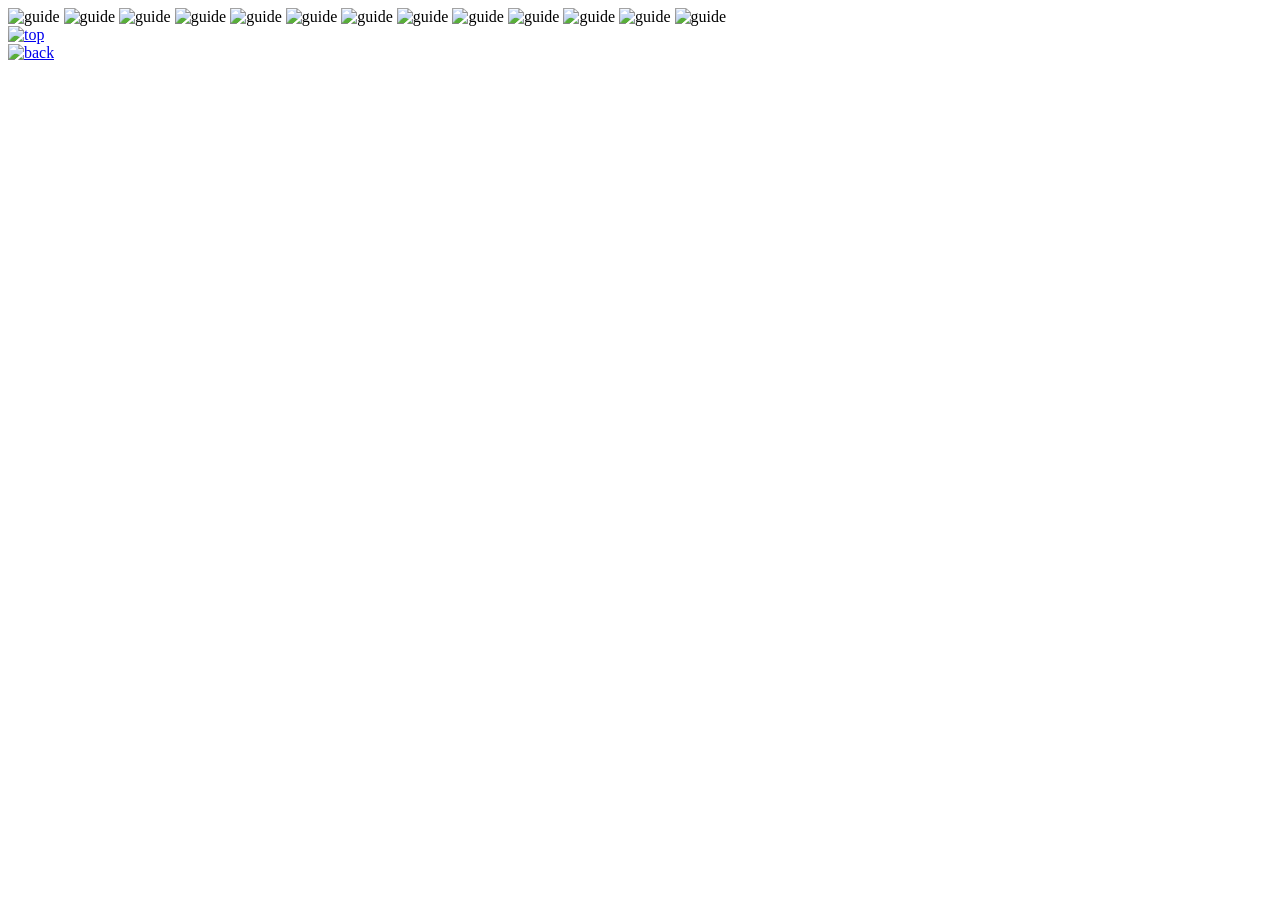
==== guide/brandingplanning.html @ ec2010ba "Add files via upload" ====
<!doctype html>
<html lang="ko">
	<head>
		<meta charset="utf-8">
		<meta http-equiv="X-UA-Compatible" content="IE=edge">
		<meta name="viewport" content="width=1320px">
		<title>mockup</title>
		<link href="css/style.css" rel="stylesheet" type="text/css"> 
    
		
	</head>
  <body>
    <div>
     <img src="./images/brandplanning1.png" alt="guide">
     <img src="./images/brandplanning2.png" alt="guide">
     <img src="./images/brandplanning3.png" alt="guide">
     <img src="./images/brandplanning4.png" alt="guide">
     <img src="./images/brandplanning5.png" alt="guide">
     <img src="./images/brandplanning6.png" alt="guide">
     <img src="./images/brandplanning7.png" alt="guide">
     <img src="./images/brandplanning8.png" alt="guide">
     <img src="./images/brandplanning8-1.png" alt="guide">
     <img src="./images/brandplanning10.png" alt="guide">
     <img src="./images/brandplanning11.png" alt="guide">
     <img src="./images/brandplanning12.png" alt="guide">
     <img src="./images/brandplanning13.png" alt="guide">
    </div>
	<div class="top fixed">
		<a href="#"><img src="images/top.png" alt="top"></a>
	</div>
	<div class="fixed2">
		<a href="../index.html#projects" onclick="window.close()"><img src="images/back.png" alt="back"></a>
	</div>	
	<script type="text/javascript" src="http://ajax.googleapis.com/ajax/libs/jquery/1.4.3/jquery.min.js"></script>
	<script src="js/jquery-1.12.3.js"></script>
	<script src="js/sub_script.js"></script>
  </body>
</html>
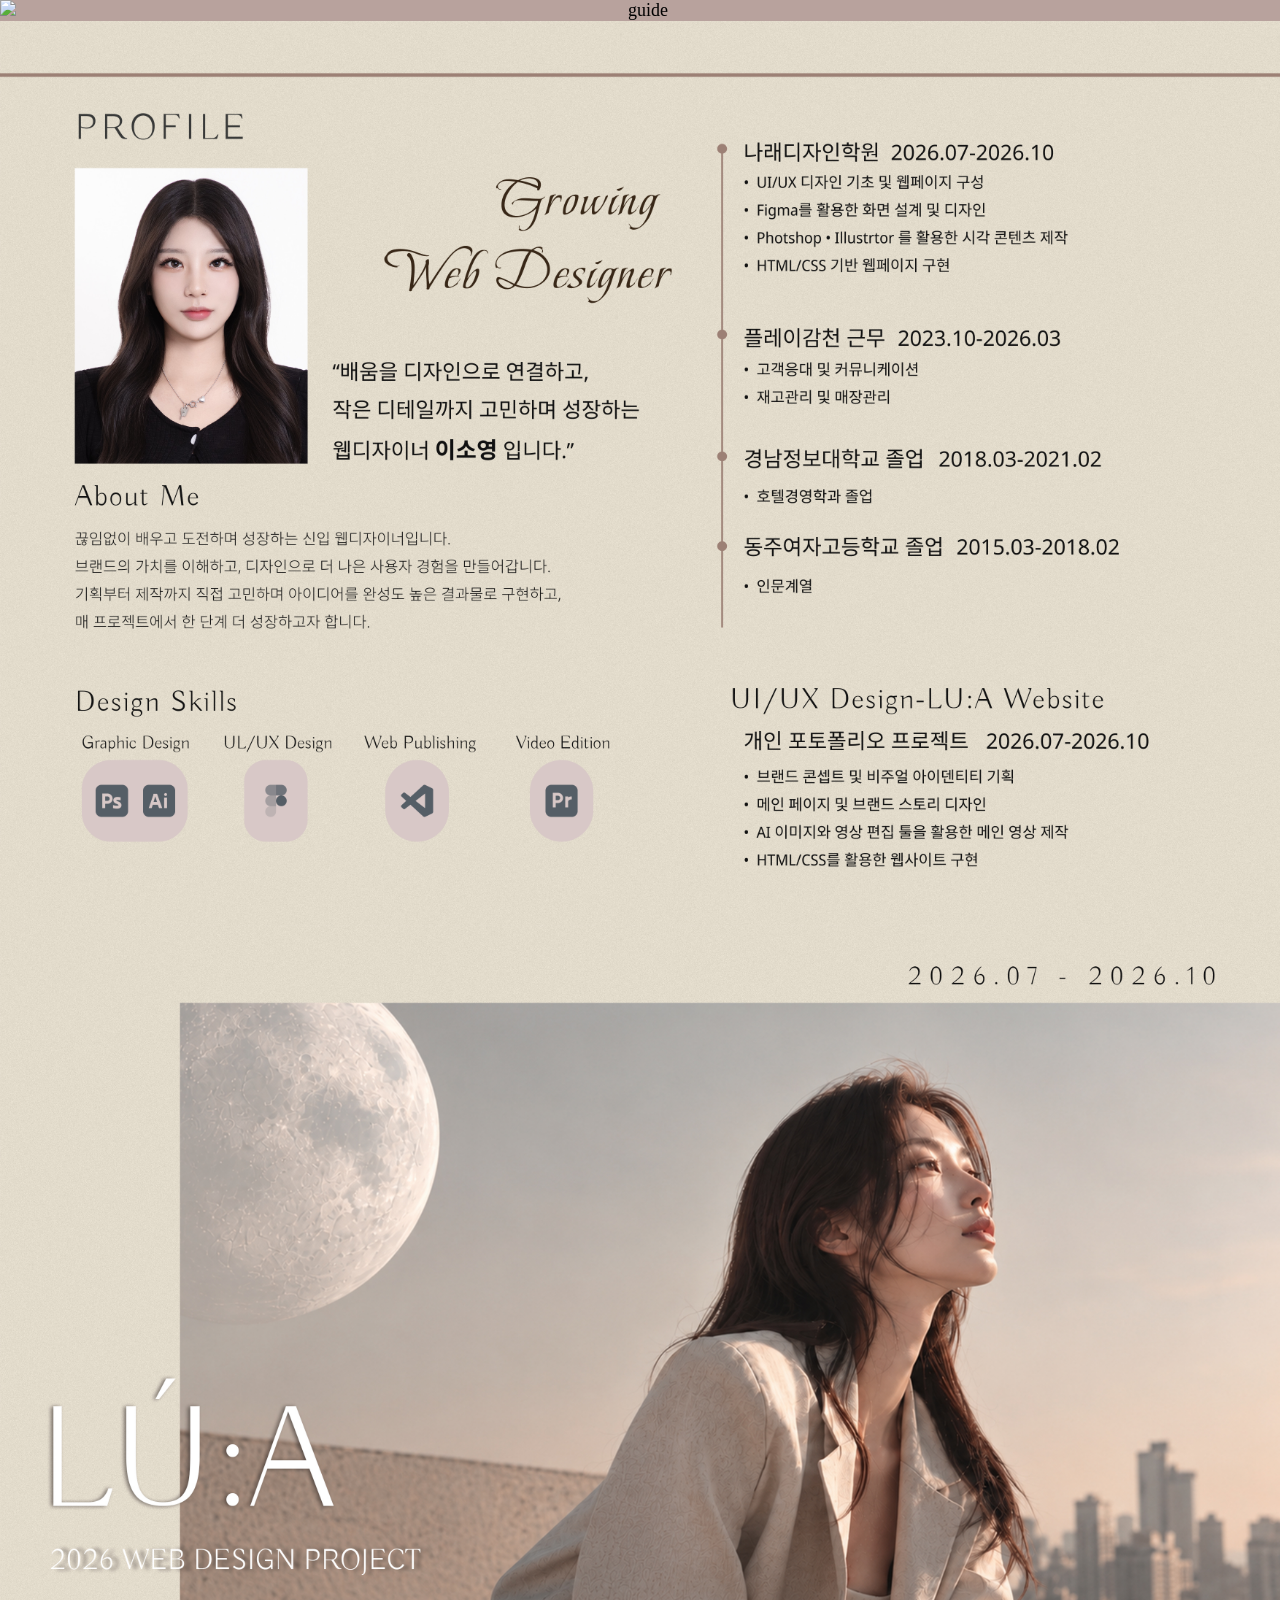
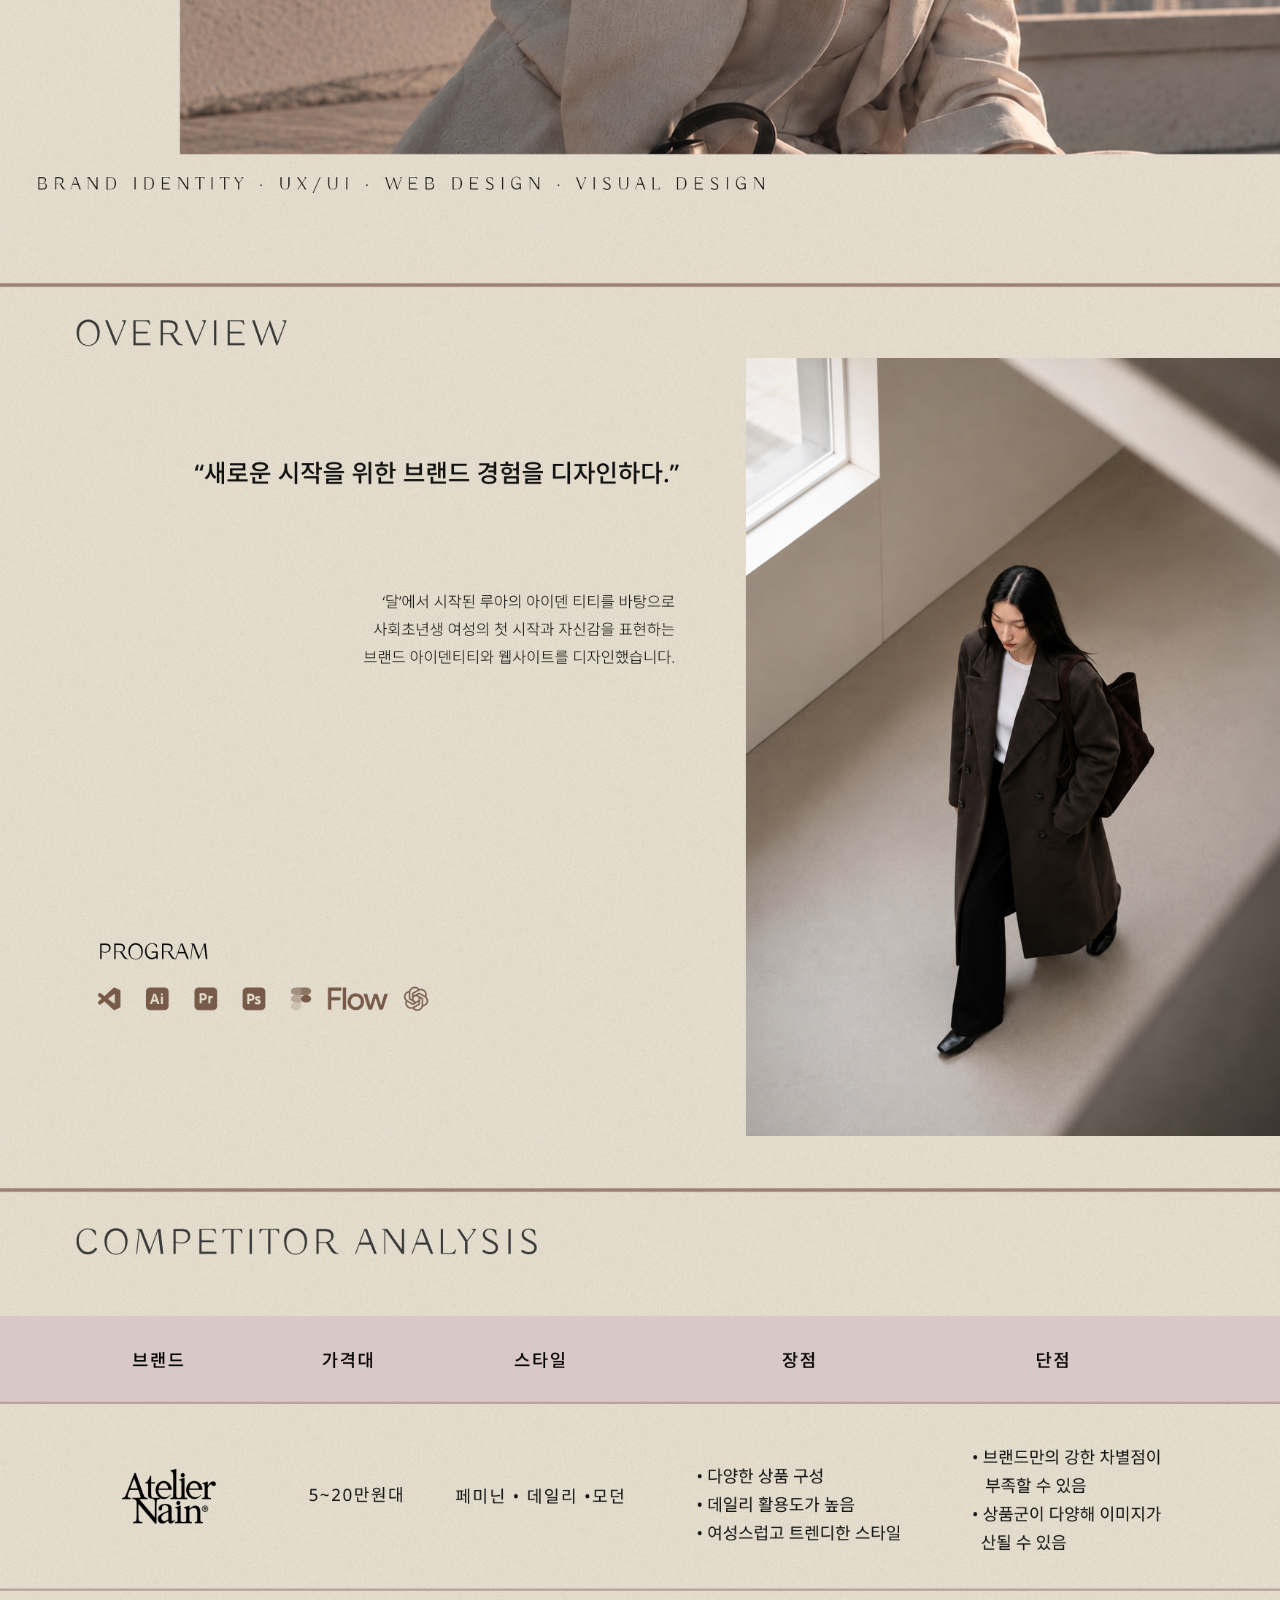
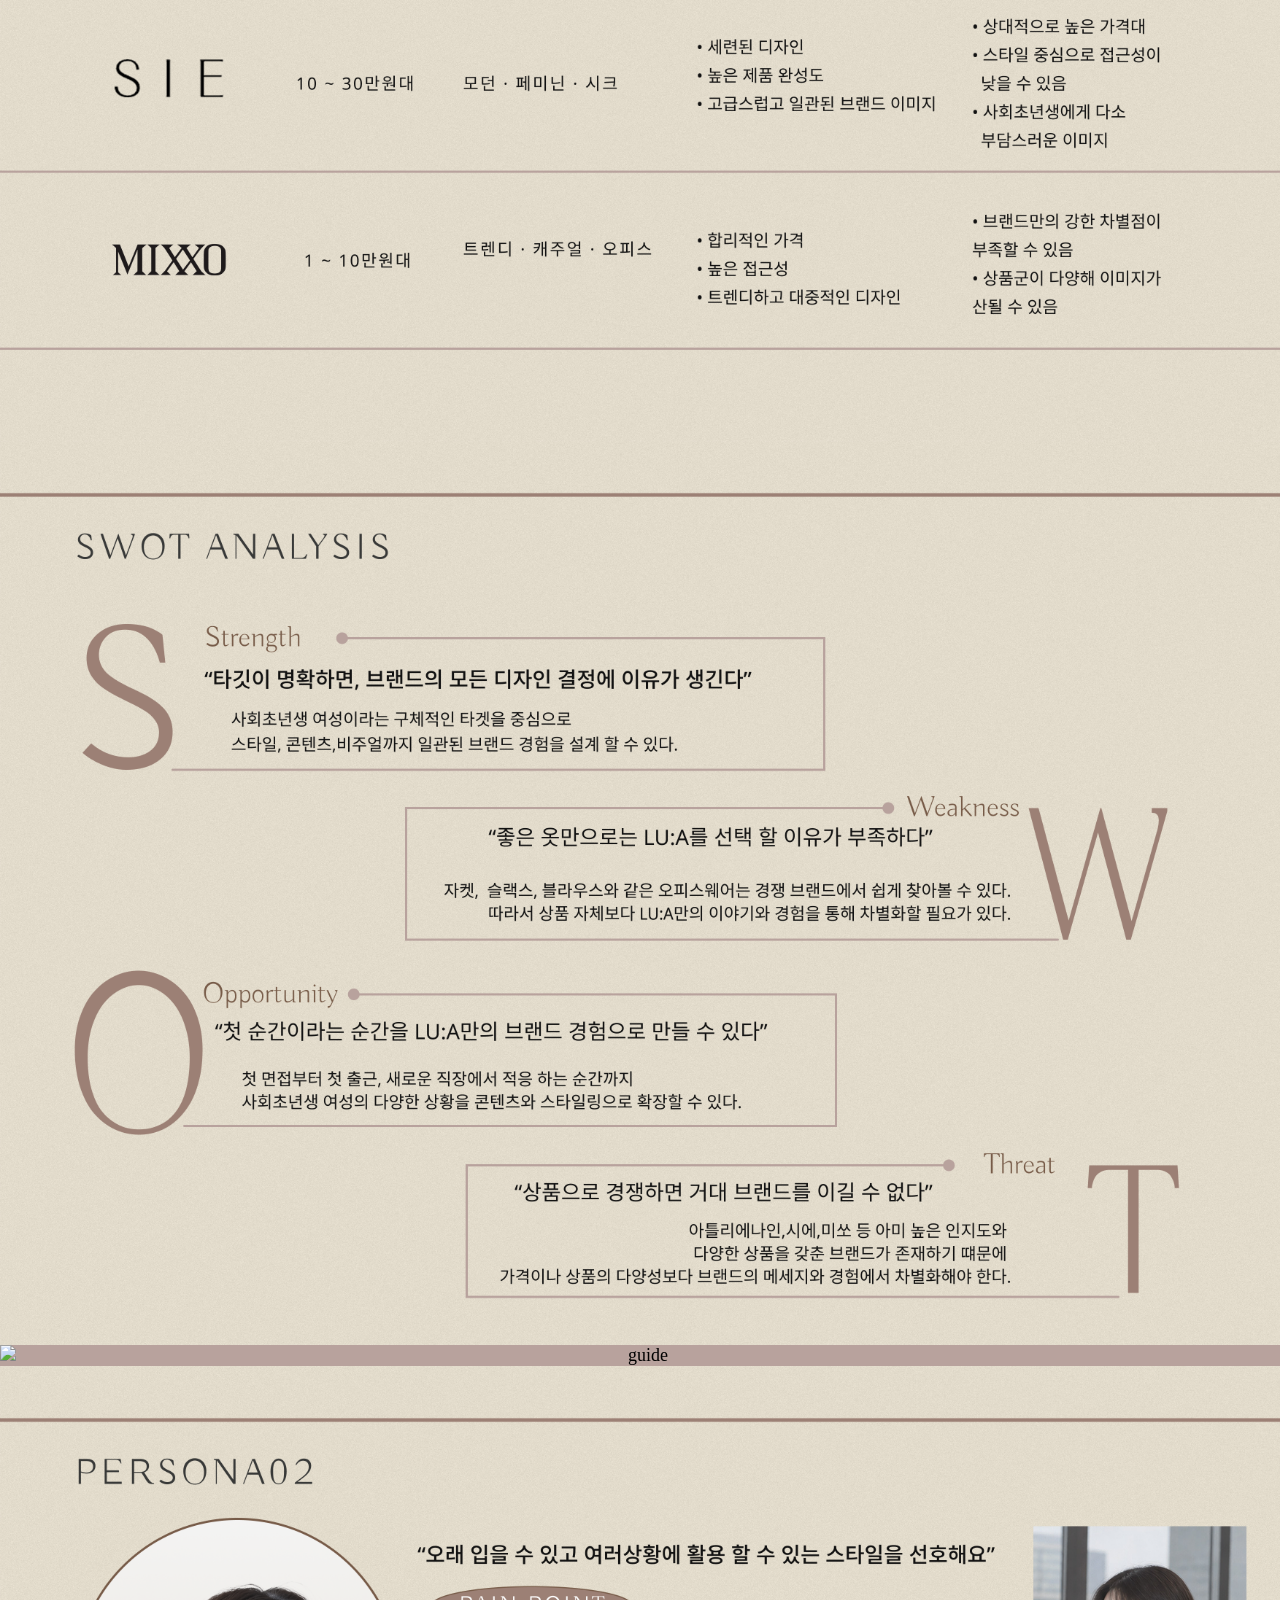
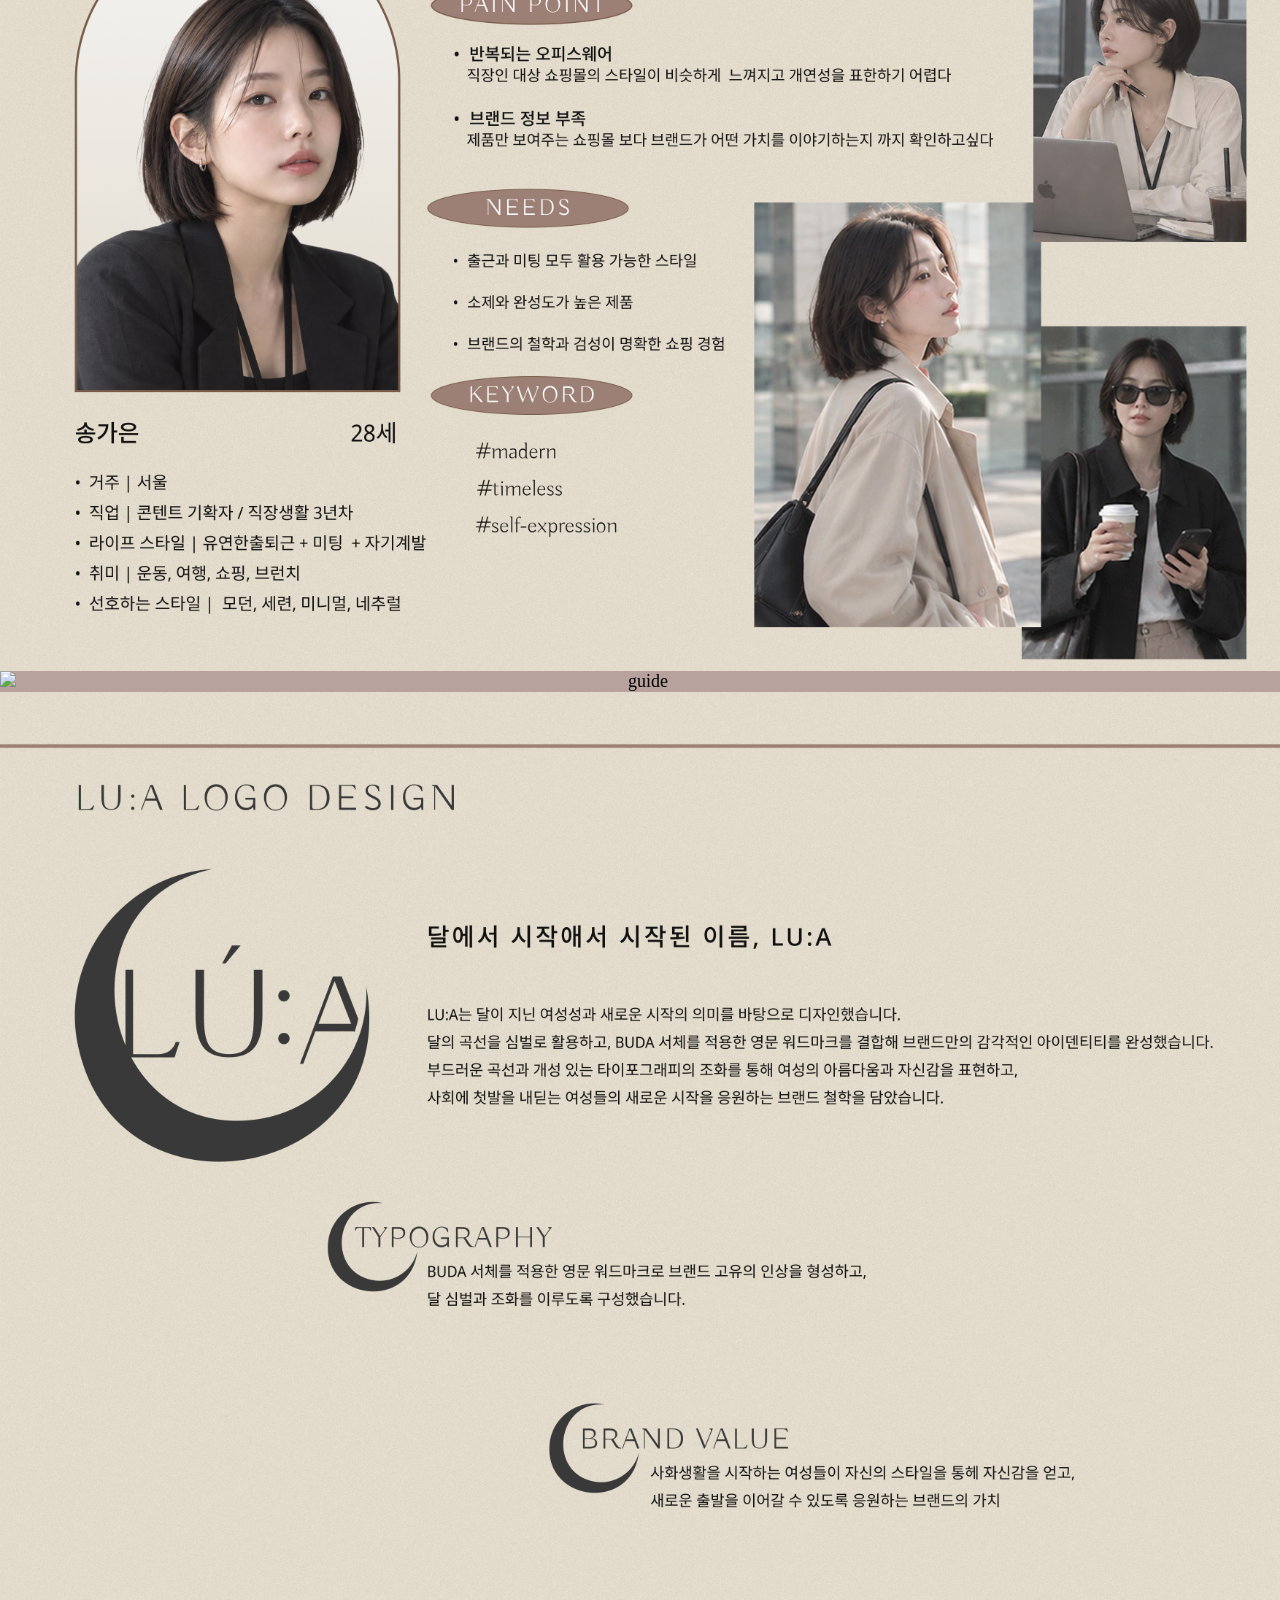
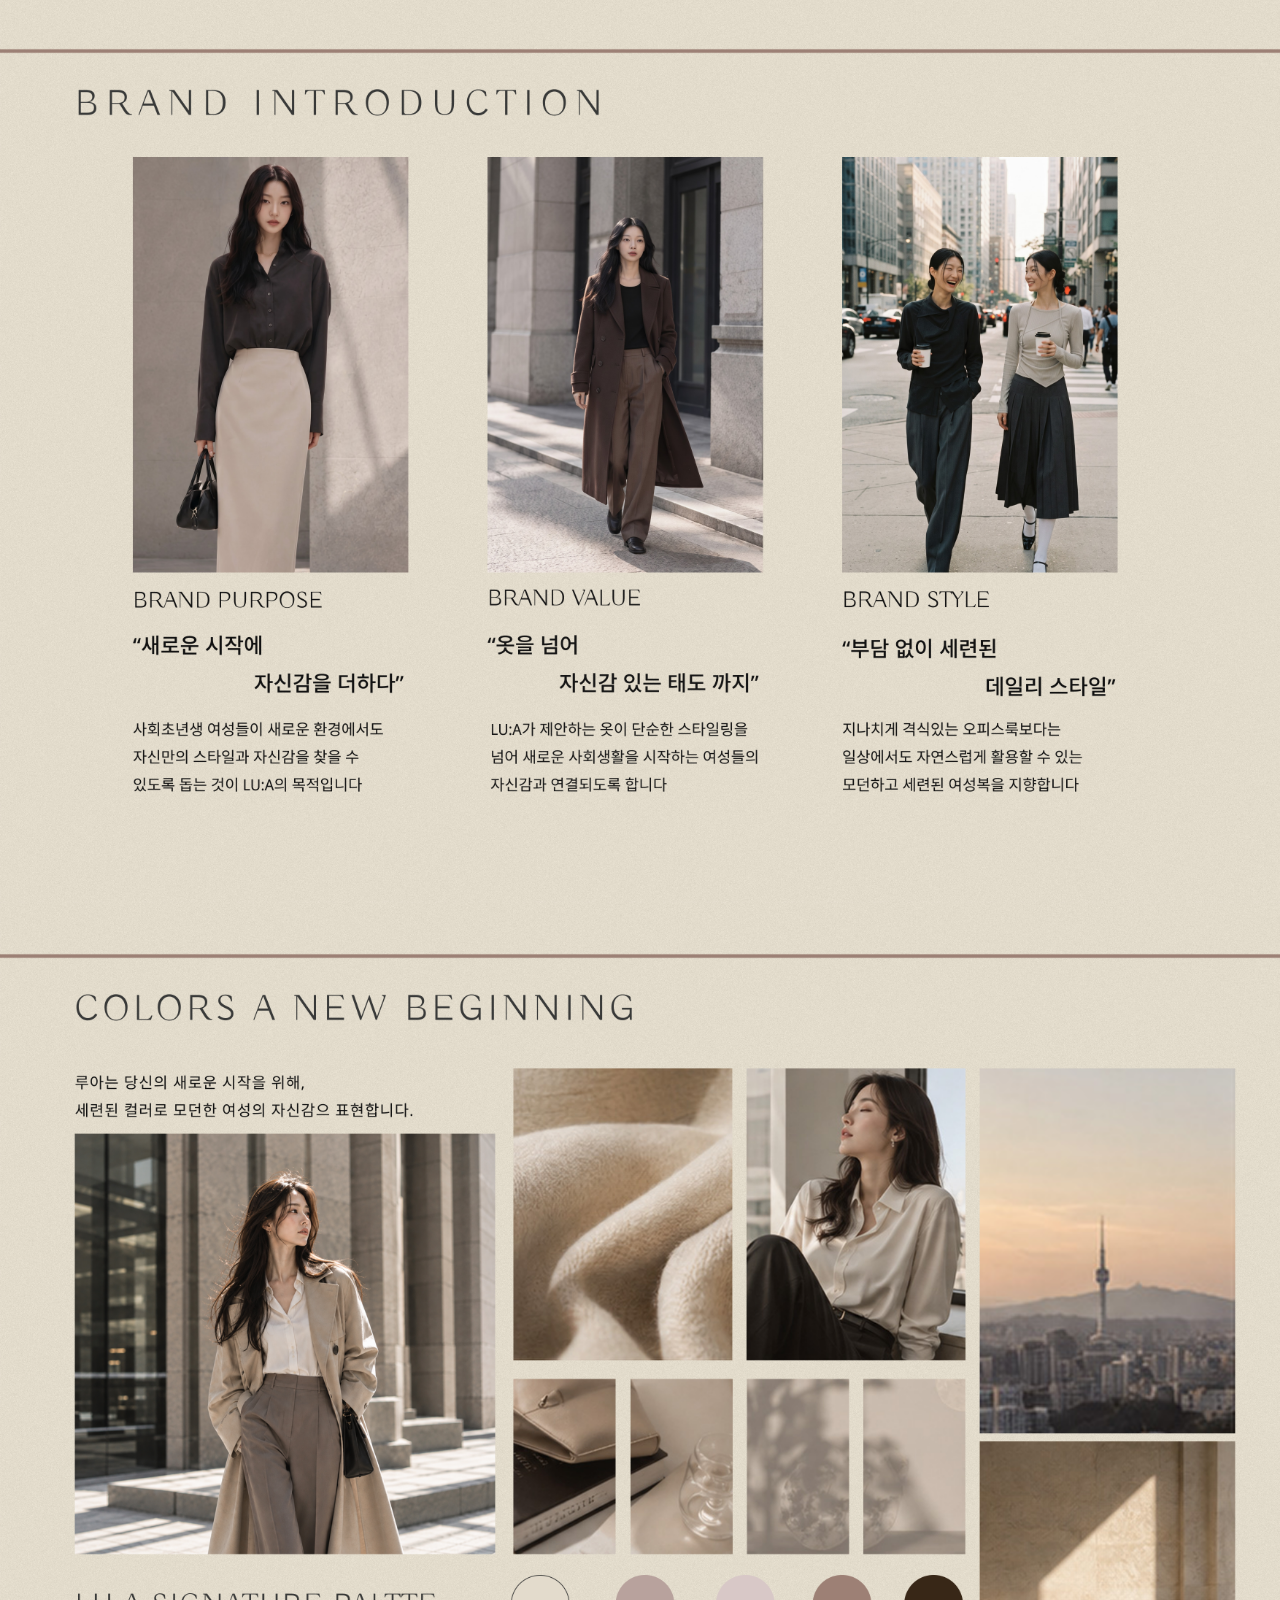
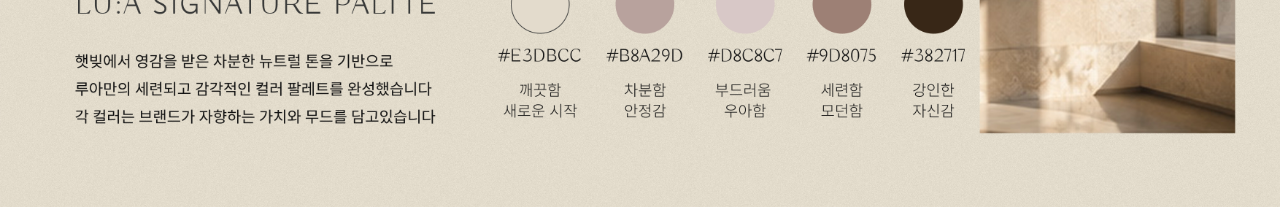
==== commit 112b509f: "Add files via upload" ====
--- a/guide/brandingplanning.html
+++ b/guide/brandingplanning.html
@@ -1,38 +1,66 @@
 <!doctype html>
 <html lang="ko">
-	<head>
-		<meta charset="utf-8">
-		<meta http-equiv="X-UA-Compatible" content="IE=edge">
-		<meta name="viewport" content="width=1320px">
-		<title>mockup</title>
-		<link href="css/style.css" rel="stylesheet" type="text/css"> 
-    
-		
-	</head>
-  <body>
-    <div>
-     <img src="./images/brandplanning1.png" alt="guide">
-     <img src="./images/brandplanning2.png" alt="guide">
-     <img src="./images/brandplanning3.png" alt="guide">
-     <img src="./images/brandplanning4.png" alt="guide">
-     <img src="./images/brandplanning5.png" alt="guide">
-     <img src="./images/brandplanning6.png" alt="guide">
-     <img src="./images/brandplanning7.png" alt="guide">
-     <img src="./images/brandplanning8.png" alt="guide">
-     <img src="./images/brandplanning8-1.png" alt="guide">
-     <img src="./images/brandplanning10.png" alt="guide">
-     <img src="./images/brandplanning11.png" alt="guide">
-     <img src="./images/brandplanning12.png" alt="guide">
-     <img src="./images/brandplanning13.png" alt="guide">
-    </div>
-	<div class="top fixed">
-		<a href="#"><img src="images/top.png" alt="top"></a>
+
+<head>
+	<meta charset="utf-8">
+	<meta http-equiv="X-UA-Compatible" content="IE=edge">
+	<meta name="viewport" content="width=device-width, initial-scale=1.0" />
+	<title>brandingplanning</title>
+
+	<!-- Link Swiper's CSS -->
+    <link
+      rel="stylesheet"
+      href="https://cdn.jsdelivr.net/npm/swiper@14.0.1/swiper-bundle.min.css"
+    />
+
+	<link href="css/style.css" rel="stylesheet" type="text/css">
+
+	<link rel="shortcut icon" href="./images/favicon.ico" type="image/x-icon">
+
+
+</head>
+
+<body>
+	<div class="swiper mySwiper">
+		<div class="swiper-wrapper">
+			<div class="swiper-slide"><img src="./images/brandplanning1.png" alt="guide"></div>
+			<div class="swiper-slide"><img src="./images/brandplanning2.png" alt="guide"></div>
+			<div class="swiper-slide"><img src="./images/brandplanning3.png" alt="guide"></div>
+			<div class="swiper-slide"><img src="./images/brandplanning4.png" alt="guide"></div>
+			<div class="swiper-slide"><img src="./images/brandplanning5.png" alt="guide"></div>
+			<div class="swiper-slide"><img src="./images/brandplanning6.png" alt="guide"></div>
+			<div class="swiper-slide"><img src="./images/brandplanning7.png" alt="guide"></div>
+			<div class="swiper-slide"><img src="./images/brandplanning8.png" alt="guide"></div>
+			<div class="swiper-slide"><img src="./images/brandplanning9.png" alt="guide"></div>
+			<div class="swiper-slide"><img src="./images/brandplanning10.png" alt="guide"></div>
+			<div class="swiper-slide"><img src="./images/brandplanning12.png" alt="guide"></div>
+			<div class="swiper-slide"><img src="./images/brandplanning13.png" alt="guide"></div>
+		</div>
+		<div class="swiper-pagination"></div>
 	</div>
-	<div class="fixed2">
-		<a href="../index.html#projects" onclick="window.close()"><img src="images/back.png" alt="back"></a>
-	</div>	
-	<script type="text/javascript" src="http://ajax.googleapis.com/ajax/libs/jquery/1.4.3/jquery.min.js"></script>
+
+
+
+	<!-- <script type="text/javascript" src="http://ajax.googleapis.com/ajax/libs/jquery/1.4.3/jquery.min.js"></script> -->
+
+	
+<!-- Swiper JS -->
+    <script src="https://cdn.jsdelivr.net/npm/swiper@14.0.1/swiper-bundle.min.js"></script>
 	<script src="js/jquery-1.12.3.js"></script>
 	<script src="js/sub_script.js"></script>
-  </body>
+
+	<script>
+		var swiper = new Swiper('.mySwiper', {
+			direction: 'vertical',
+			slidesPerView: 1,
+			spaceBetween: 30,
+			mousewheel: true,
+			pagination: {
+				el: '.swiper-pagination',
+				clickable: true,
+			},
+		});
+	</script>
+</body>
+
 </html>
--- a/guide/css/style.css
+++ b/guide/css/style.css
@@ -0,0 +1,46 @@
+@charset "utf-8";
+
+* {
+  margin: 0;
+  padding: 0;
+}
+
+body {
+  position: relative;
+  height: 100%;
+}
+
+div img {
+  margin: 0 auto;
+  display: block;
+  width: 100%;
+}
+
+.swiper {
+  width: 100%;
+  height: 100vh;
+}
+
+.swiper-slide {
+  text-align: center;
+  font-size: 18px;
+  background: #B8A29D;
+  display: flex;
+  justify-content: center;
+  align-items: center;
+}
+
+.swiper-slide img {
+  display: block;
+  width: 100%;
+  height: 100%;
+  object-fit: contain;
+  /* object-position: top; */
+}
+
+/* 페이지 버튼 불릿 색상 바꾸기 */
+.swiper-pagination-bullet-active {
+    border-radius: 5px;
+    background-color: #a96d7e;
+    transition: all 0.5s;
+}
